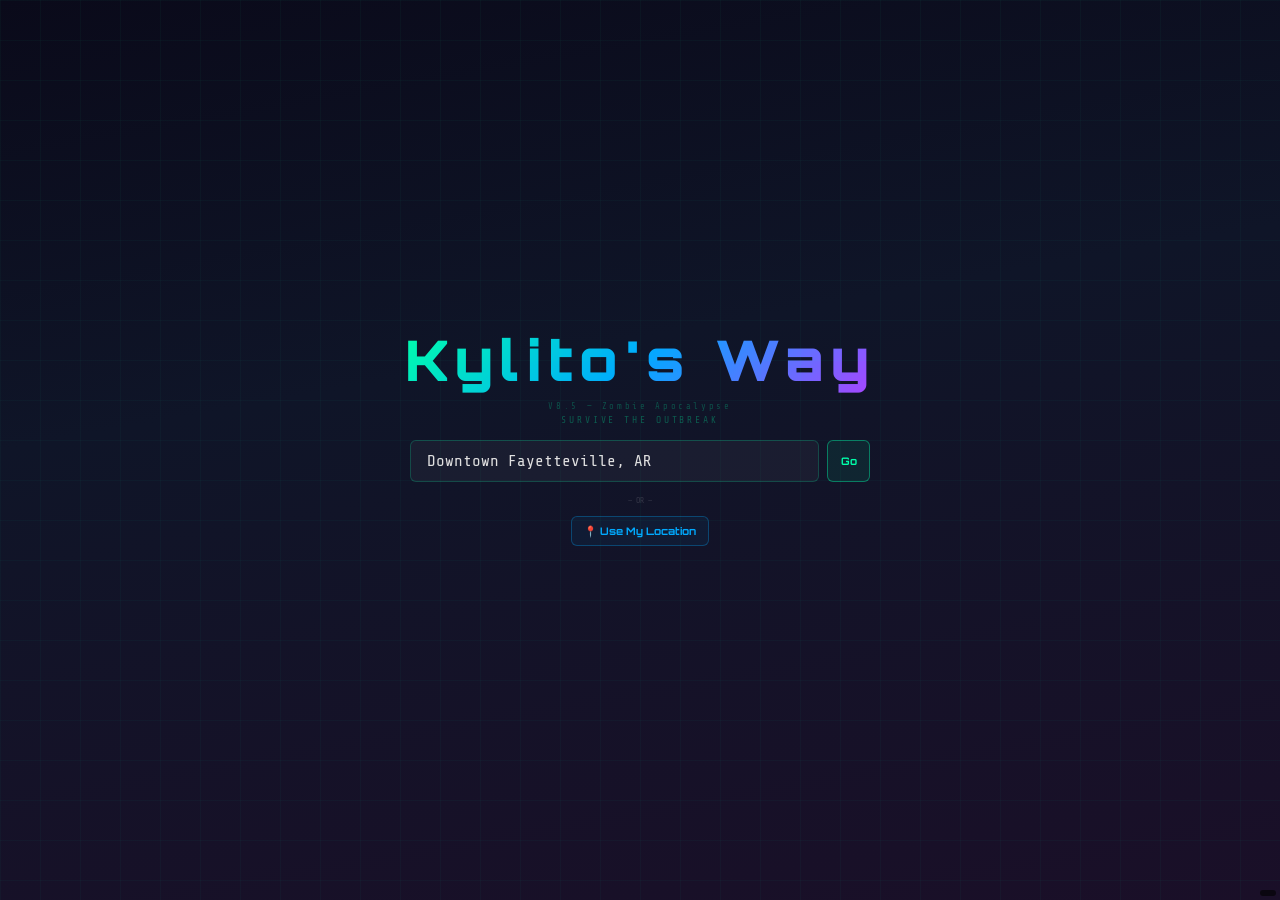
==== index.html @ 7587e5c1 "Replace main page with Kylito's Way V8.5 game Save previous main page as construction.html for futur" ====
<!DOCTYPE html>
<html lang="en">
<head>
  <meta charset="UTF-8">
  <meta name="viewport" content="width=device-width,initial-scale=1.0,user-scalable=no,maximum-scale=1.0">
  <title>Kylito's Way V8.5 - Zombie Apocalypse</title>
  <script type="module" crossorigin src="./assets/index-CuwdePsV.js"></script>
  <link rel="stylesheet" crossorigin href="./assets/index-_gGOJxFJ.css">
</head>
<body>
  <div id="launch">
    <div class="gbg"></div>
    <div class="tl">Kylito's Way</div>
    <div class="ver">V8.5 — Zombie Apocalypse</div>
    <div class="sb">Survive the Outbreak</div>
    <div class="ig">
      <div class="sr">
        <input type="text" id="li" placeholder="Address, city, or landmark..." value="Downtown Fayetteville, AR"/>
        <button class="bt" id="go-btn">Go</button>
      </div>
      <div style="color:rgba(255,255,255,.15);font-size:.5rem;margin-top:.3em">— OR —</div>
      <button class="bt bt2" id="gps-btn">📍 Use My Location</button>
    </div>
    <div id="loading-spinner"></div>
    <div id="st"></div>
    <div class="pw" id="pw"><div class="pb" id="pb"></div></div>
  </div>

  <div id="hud">
    <div class="hl"><div id="hn">—</div></div>

    <!-- Desktop controls key -->
    <div id="controls-key" class="desktop-only">
      <div class="key-title">CONTROLS</div>
      <div class="key-row"><span class="key">WASD</span> Move</div>
      <div class="key-row"><span class="key">ARROWS</span> Look</div>
      <div class="key-row"><span class="key">/</span> Shoot</div>
      <div class="key-row"><span class="key">SHIFT</span> Sprint / Fly</div>
      <div class="key-row"><span class="key">SPACE</span> Jump</div>
      <div class="key-row"><span class="key">E</span> Enter/Exit Vehicle</div>
      <div class="key-row"><span class="key">J</span> Jetpack</div>
      <div class="key-row"><span class="key">G</span> Wingsuit (in air)</div>
      <div class="key-row"><span class="key">N</span> Night Mode</div>
      <div class="key-row"><span class="key">P</span> Paintball Mode</div>
      <div class="key-row"><span class="key">M</span> Drop Marker</div>
      <div class="key-row"><span class="key">C</span> Clear Markers</div>
      <div class="key-row"><span class="key">H</span> Hide/Show</div>
    </div>
    <div class="dh desktop-only"><span>H</span> toggle controls</div>

    <!-- Mobile menu button -->
    <div id="mobile-menu-btn" class="mobile-only">☰</div>

    <!-- Mobile menu panel -->
    <div id="mobile-menu" class="mobile-only hidden">
      <div class="mobile-menu-header">
        <span>MENU</span>
        <div id="mobile-menu-close">✕</div>
      </div>
      <div class="mobile-menu-item" id="mm-jetpack">
        <span class="mm-icon">🚀</span>
        <span class="mm-label">Jetpack</span>
        <span class="mm-status" id="mm-jetpack-status">OFF</span>
      </div>
      <div class="mobile-menu-item" id="mm-paintball">
        <span class="mm-icon">🎨</span>
        <span class="mm-label">Paintball</span>
        <span class="mm-status" id="mm-paintball-status">OFF</span>
      </div>
      <div class="mobile-menu-item" id="mm-sprint">
        <span class="mm-icon">⚡</span>
        <span class="mm-label">Auto-Sprint</span>
        <span class="mm-status" id="mm-sprint-status">OFF</span>
      </div>
      <div class="mobile-menu-item" id="mm-car">
        <span class="mm-icon">🚗</span>
        <span class="mm-label">Enter/Exit Car</span>
      </div>
      <div class="mobile-menu-item" id="mm-marker">
        <span class="mm-icon">📍</span>
        <span class="mm-label">Drop Marker</span>
      </div>
      <div class="mobile-menu-item" id="mm-clear-markers">
        <span class="mm-icon">🗑️</span>
        <span class="mm-label">Clear Markers</span>
      </div>
    </div>

    <!-- Mobile touch controls -->
    <div class="tc" id="touch-controls">
      <div class="jz" id="jz"><div class="jb" id="jb"><div class="jk" id="jk"></div></div></div>
      <div class="lz" id="lz"></div>
      <div class="ab" id="action-btns"></div>
    </div>
  </div>

  <div id="speedometer"><span id="spd-val">0</span> <span class="unit">MPH</span></div>

  <!-- Mini Map -->
  <div id="minimap-container">
    <canvas id="minimap" width="150" height="150"></canvas>
    <div id="minimap-north">N</div>
    <div id="minimap-coords"></div>
  </div>
  <div id="attribution"></div>
  <canvas id="gc"></canvas>

</body>
</html>
---- assets/index-_gGOJxFJ.css ----
@import"https://fonts.googleapis.com/css2?family=Orbitron:wght@400;700;900&family=Share+Tech+Mono&display=swap";*{margin:0;padding:0;box-sizing:border-box}html,body{background:#0a0a0f;color:#e0e0e0;font-family:Share Tech Mono,monospace;overflow:hidden;height:100%;width:100%;touch-action:none;-webkit-user-select:none;user-select:none}canvas#gc{position:fixed;top:0;right:0;bottom:0;left:0;width:100%;height:100%;display:none}button,input{font-family:inherit}#launch{position:fixed;top:0;right:0;bottom:0;left:0;display:flex;flex-direction:column;align-items:center;justify-content:center;background:linear-gradient(170deg,#0a0a1a,#0f1528 40%,#1a0f28);z-index:100;padding:20px}.gbg{position:fixed;top:0;right:0;bottom:0;left:0;background-image:linear-gradient(rgba(0,255,170,.03) 1px,transparent 1px),linear-gradient(90deg,rgba(0,255,170,.03) 1px,transparent 1px);background-size:40px 40px;pointer-events:none}.tl{font-family:Orbitron,sans-serif;font-weight:900;font-size:clamp(1.8rem,6vw,3.5rem);letter-spacing:.12em;background:linear-gradient(135deg,#0fa,#0af,#a4f);-webkit-background-clip:text;-webkit-text-fill-color:transparent;margin-bottom:.1em}.ver{font-size:.55rem;color:#00ffaa40;letter-spacing:.3em;margin-bottom:.5em}.sb{font-size:.6rem;color:#00ffaa4d;letter-spacing:.3em;margin-bottom:1.5em;text-transform:uppercase}.ig{display:flex;flex-direction:column;align-items:center;gap:.7em;width:min(92%,460px)}.sr{display:flex;width:100%;gap:.5em}#li{flex:1;padding:.7em 1em;background:#ffffff0a;border:1px solid rgba(0,255,170,.2);border-radius:6px;color:#e0e0e0;font-size:16px;outline:none}#li:focus{border-color:#00ffaa80}.bt{padding:.7em 1.2em;border:1px solid rgba(0,255,170,.4);background:#00ffaa14;color:#0fa;font-family:Orbitron,sans-serif;font-weight:700;font-size:.65rem;border-radius:6px;cursor:pointer}.bt:hover{background:#00ffaa26}.bt2{border-color:#00aaff4d;background:#00aaff0f;color:#0af}#st{margin-top:.8em;font-size:.65rem;color:#00ffaa80;min-height:2em;text-align:center;max-width:90%}#st.err{color:#f46}#loading-spinner{display:none;margin:0 auto .5em;width:24px;height:24px;border:2px solid rgba(0,255,170,.2);border-top-color:#0fac;border-radius:50%;animation:spin 1s linear infinite}@keyframes spin{to{transform:rotate(360deg)}}.pw{width:min(75%,360px);height:3px;background:#ffffff0d;border-radius:2px;margin-top:.6em;overflow:hidden;display:none}.pb{height:100%;width:0%;background:linear-gradient(90deg,#0fa,#0af);transition:width .4s}#hud{position:fixed;top:0;right:0;bottom:0;left:0;pointer-events:none;z-index:50;display:none}.hl{position:absolute;top:8px;left:50%;transform:translate(-50%);font-family:Orbitron,sans-serif;font-weight:700;font-size:.5rem;color:#0fa9;text-align:center}#speedometer{position:fixed;bottom:16px;left:50%;transform:translate(-50%);font-family:Orbitron,sans-serif;font-size:1.2rem;color:#00c8ffcc;display:none;z-index:70}#speedometer .unit{font-size:.5rem;color:#00c8ff66}.dh{position:absolute;bottom:8px;left:50%;transform:translate(-50%);font-size:.4rem;color:#ffffff26}.dh span{color:#00ffaa4d}#controls-key{position:absolute;top:40px;left:10px;background:#000000b3;padding:12px 16px;border-radius:8px;border:1px solid rgba(0,255,170,.2);font-size:11px;pointer-events:none;z-index:60}.key-title{font-family:Orbitron,sans-serif;font-weight:700;font-size:10px;color:#00ffaab3;letter-spacing:.15em;margin-bottom:8px;padding-bottom:6px;border-bottom:1px solid rgba(0,255,170,.15)}.key-row{display:flex;align-items:center;gap:10px;margin:5px 0;color:#ffffffb3}.key{display:inline-block;min-width:50px;padding:2px 6px;background:#00ffaa1a;border:1px solid rgba(0,255,170,.3);border-radius:3px;font-family:Orbitron,sans-serif;font-size:9px;font-weight:700;color:#0fac;text-align:center}#controls-key.hidden{display:none}#attribution{position:fixed;bottom:4px;right:4px;font-size:9px;color:#fff9;background:#0009;padding:3px 8px;border-radius:3px;z-index:100;max-width:60%;text-align:right}#minimap-container{position:fixed;top:10px;right:10px;width:150px;height:150px;z-index:70;pointer-events:auto}#minimap{width:150px;height:150px;border-radius:50%;border:3px solid rgba(0,255,170,.4);background:#000000b3;box-shadow:0 0 20px #00000080}#minimap-north{position:absolute;top:-8px;left:50%;transform:translate(-50%);font-family:Orbitron,sans-serif;font-weight:700;font-size:12px;color:#f44;text-shadow:0 0 5px rgba(255,0,0,.5)}#minimap-coords{position:absolute;bottom:-18px;left:50%;transform:translate(-50%);font-size:9px;color:#ffffff80;white-space:nowrap}@media (max-width: 768px){#minimap-container{top:auto;bottom:140px;right:10px;width:100px;height:100px}#minimap{width:100px;height:100px}#minimap-coords{display:none}}.tc{display:none}.jz{position:fixed;bottom:0;left:0;width:45%;height:45%;pointer-events:auto;z-index:60}.jb{position:absolute;bottom:28px;left:28px;width:100px;height:100px;border-radius:50%;background:#00ffaa0f;border:2px solid rgba(0,255,170,.15)}.jk{position:absolute;width:40px;height:40px;border-radius:50%;background:#0fa3;border:2px solid rgba(0,255,170,.4);top:50%;left:50%;transform:translate(-50%,-50%)}.lz{position:fixed;bottom:0;right:0;width:55%;height:70%;pointer-events:auto;z-index:55}.ab{position:fixed;bottom:20px;right:10px;display:flex;flex-direction:column;gap:7px;pointer-events:auto;z-index:65}.abtn{width:50px;height:50px;border-radius:50%;display:flex;align-items:center;justify-content:center;font-family:Orbitron,sans-serif;font-weight:700;font-size:.45rem;color:#00ffaab3;border:2px solid rgba(0,255,170,.25);background:#00ffaa0f}.abtn.yl{border-color:#ffc80040;color:#ffc800b3;background:#ffc8000f}.abtn.rd{border-color:#ff3c3c40;color:#ff3c3cb3;background:#ff3c3c0f}.desktop-only{display:block}.mobile-only{display:none}@media (max-width: 768px){.tc{display:block}.desktop-only{display:none!important}.mobile-only{display:block}}#mobile-menu-btn{position:fixed;top:10px;right:10px;width:44px;height:44px;background:#000000b3;border:1px solid rgba(0,255,170,.3);border-radius:8px;color:#0fac;font-size:24px;display:flex;align-items:center;justify-content:center;pointer-events:auto;z-index:80;cursor:pointer}#mobile-menu{position:fixed;top:60px;right:10px;width:200px;background:#000000e6;border:1px solid rgba(0,255,170,.3);border-radius:10px;padding:0;pointer-events:auto;z-index:85;overflow:hidden}#mobile-menu.hidden{display:none!important}.mobile-menu-header{display:flex;justify-content:space-between;align-items:center;padding:12px 15px;background:#00ffaa1a;border-bottom:1px solid rgba(0,255,170,.2);font-family:Orbitron,sans-serif;font-size:12px;font-weight:700;color:#0fac;letter-spacing:.1em}#mobile-menu-close{width:28px;height:28px;display:flex;align-items:center;justify-content:center;background:#ff646433;border-radius:50%;color:#ff6464cc;font-size:16px;cursor:pointer}.mobile-menu-item{display:flex;align-items:center;padding:14px 15px;border-bottom:1px solid rgba(255,255,255,.05);color:#fffc;font-size:14px;cursor:pointer}.mobile-menu-item:active{background:#00ffaa26}.mm-icon{width:28px;font-size:18px}.mm-label{flex:1}.mm-status{font-family:Orbitron,sans-serif;font-size:10px;font-weight:700;padding:3px 8px;border-radius:10px;background:#ffffff1a;color:#ffffff80}.mm-status.on{background:#0fa3;color:#00ffaae6}.jz{position:fixed;bottom:0;left:0;width:40%;height:50%;pointer-events:auto;z-index:60}.lz{position:fixed;top:0;right:0;width:100%;height:100%;pointer-events:auto;z-index:55}.ab{position:fixed;bottom:20px;right:15px;display:flex;flex-direction:column;gap:10px;pointer-events:auto;z-index:65}.abtn{width:56px;height:56px;border-radius:50%;display:flex;align-items:center;justify-content:center;font-family:Orbitron,sans-serif;font-weight:700;font-size:11px;color:#00ffaae6;border:2px solid rgba(0,255,170,.4);background:#00140fcc;text-align:center;line-height:1.1}
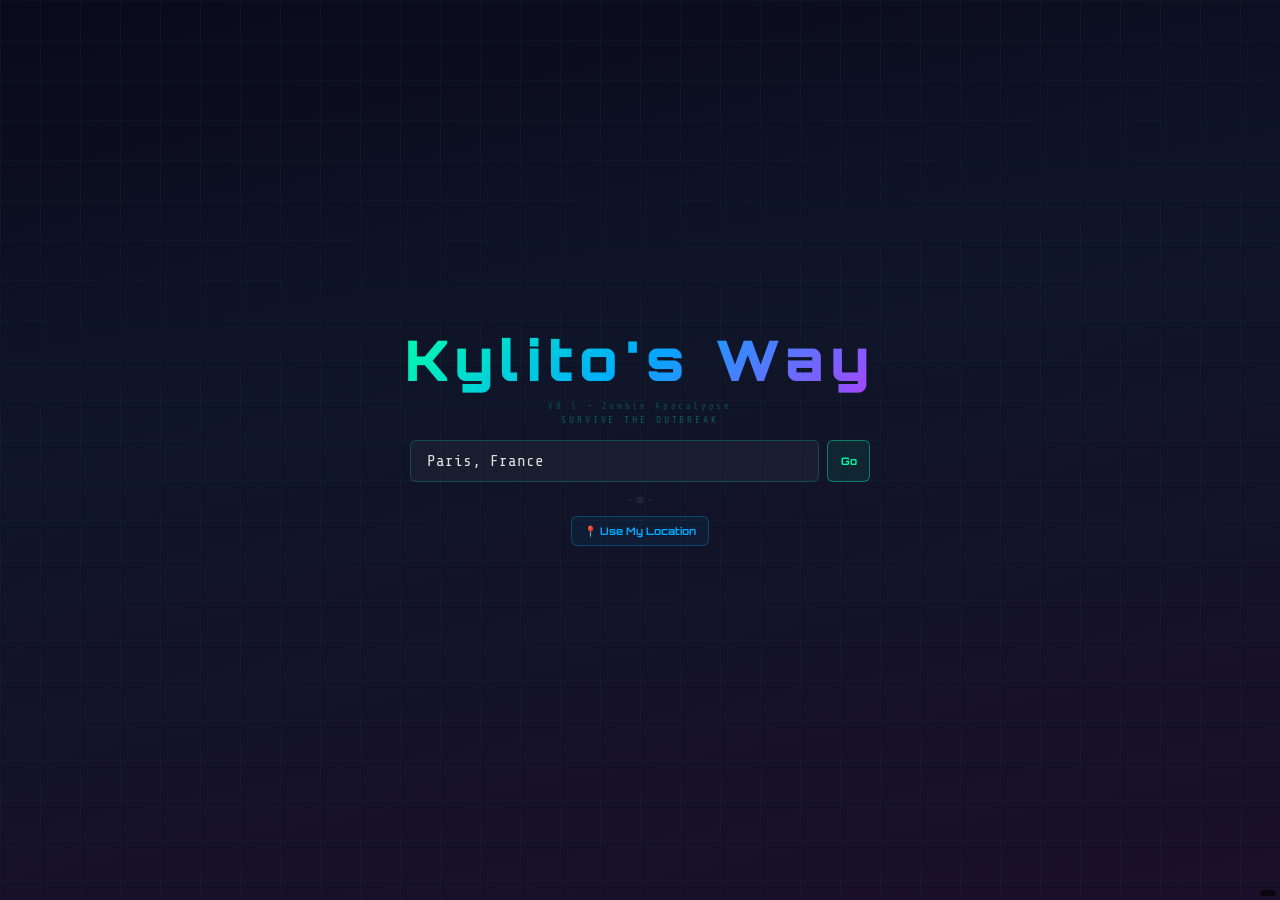
==== commit 1cb146c4: "Change default location to Paris, France Co-Authored-By: Claude Opus 4.5 <noreply@anthropic.com>" ====
--- a/index.html
+++ b/index.html
@@ -15,7 +15,7 @@
     <div class="sb">Survive the Outbreak</div>
     <div class="ig">
       <div class="sr">
-        <input type="text" id="li" placeholder="Address, city, or landmark..." value="Downtown Fayetteville, AR"/>
+        <input type="text" id="li" placeholder="Address, city, or landmark..." value="Paris, France"/>
         <button class="bt" id="go-btn">Go</button>
       </div>
       <div style="color:rgba(255,255,255,.15);font-size:.5rem;margin-top:.3em">— OR —</div>
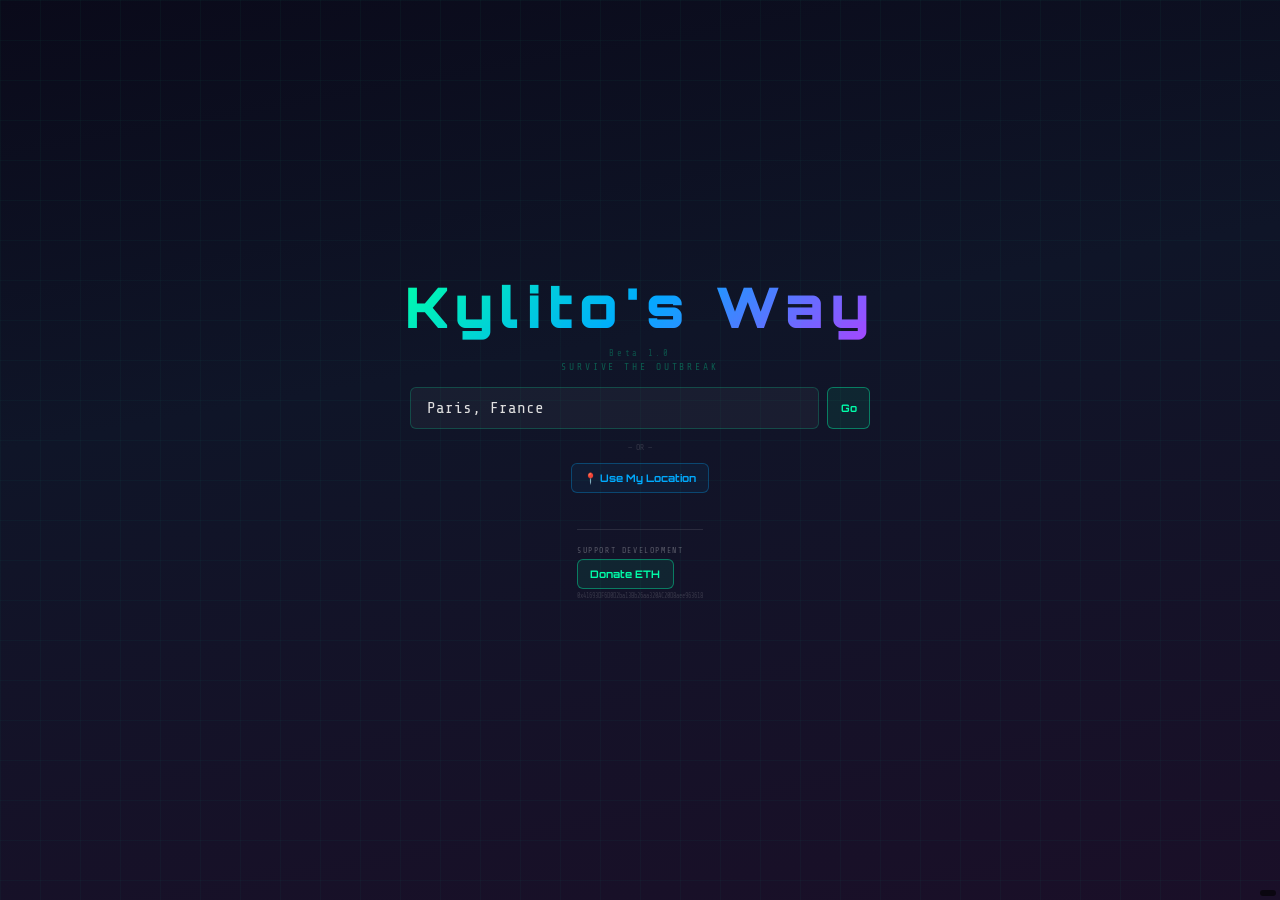
==== commit 9687df2a: "Update to Beta 1.0 and add ETH donate button - Rename from V8.5 to Beta 1.0 - Add donate ETH button " ====
--- a/index.html
+++ b/index.html
@@ -3,7 +3,7 @@
 <head>
   <meta charset="UTF-8">
   <meta name="viewport" content="width=device-width,initial-scale=1.0,user-scalable=no,maximum-scale=1.0">
-  <title>Kylito's Way V8.5 - Zombie Apocalypse</title>
+  <title>Kylito's Way Beta 1.0</title>
   <script type="module" crossorigin src="./assets/index-CuwdePsV.js"></script>
   <link rel="stylesheet" crossorigin href="./assets/index-_gGOJxFJ.css">
 </head>
@@ -11,7 +11,7 @@
   <div id="launch">
     <div class="gbg"></div>
     <div class="tl">Kylito's Way</div>
-    <div class="ver">V8.5 — Zombie Apocalypse</div>
+    <div class="ver">Beta 1.0</div>
     <div class="sb">Survive the Outbreak</div>
     <div class="ig">
       <div class="sr">
@@ -20,6 +20,11 @@
       </div>
       <div style="color:rgba(255,255,255,.15);font-size:.5rem;margin-top:.3em">— OR —</div>
       <button class="bt bt2" id="gps-btn">📍 Use My Location</button>
+      <div style="margin-top:1.5em;padding-top:1em;border-top:1px solid rgba(255,255,255,.1)">
+        <div style="color:rgba(255,255,255,.3);font-size:.5rem;letter-spacing:.2em;margin-bottom:.5em">SUPPORT DEVELOPMENT</div>
+        <button class="bt bt3" id="donate-btn" onclick="navigator.clipboard.writeText('0x41693DF6D0D2ba13Bb26aa320AC20D8aee963618');this.textContent='Copied!';setTimeout(()=>this.textContent='Donate ETH',2000)">Donate ETH</button>
+        <div style="color:rgba(255,255,255,.15);font-size:.4rem;margin-top:.4em;word-break:break-all">0x41693DF6D0D2ba13Bb26aa320AC20D8aee963618</div>
+      </div>
     </div>
     <div id="loading-spinner"></div>
     <div id="st"></div>
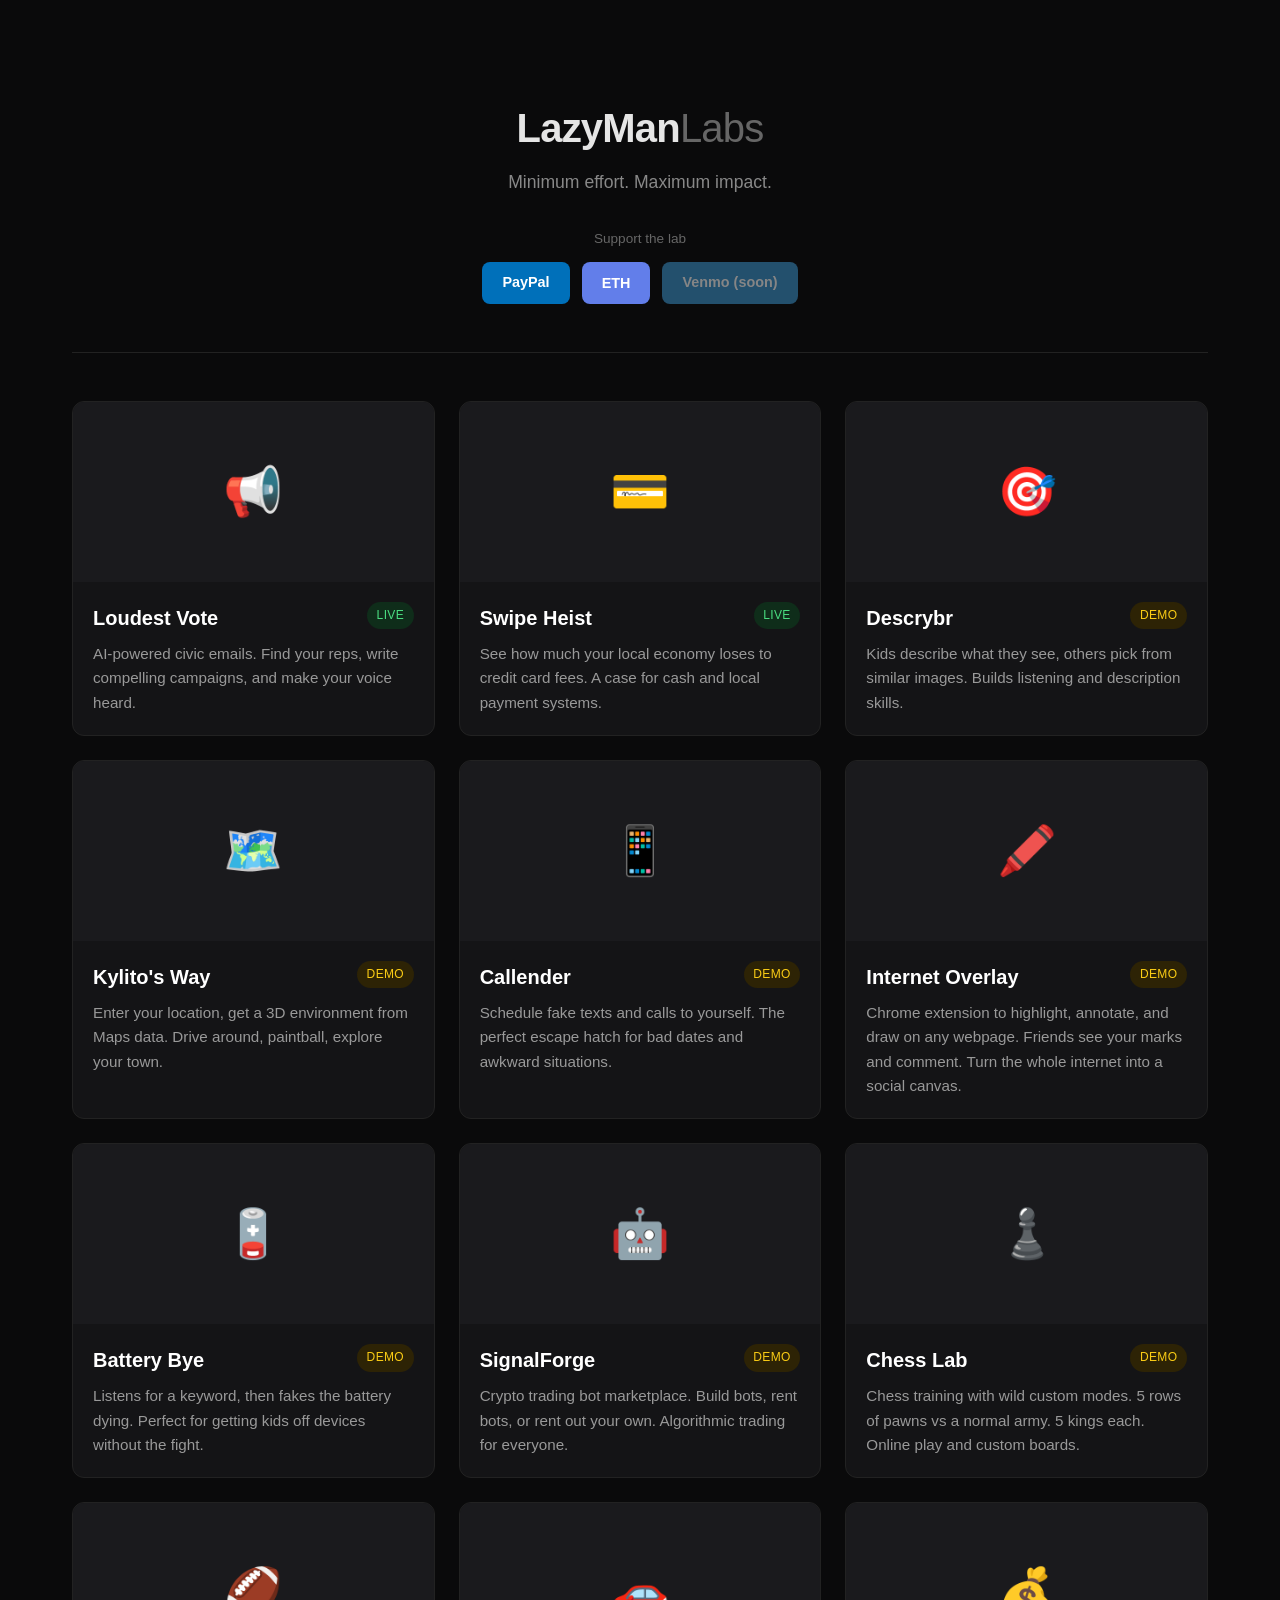
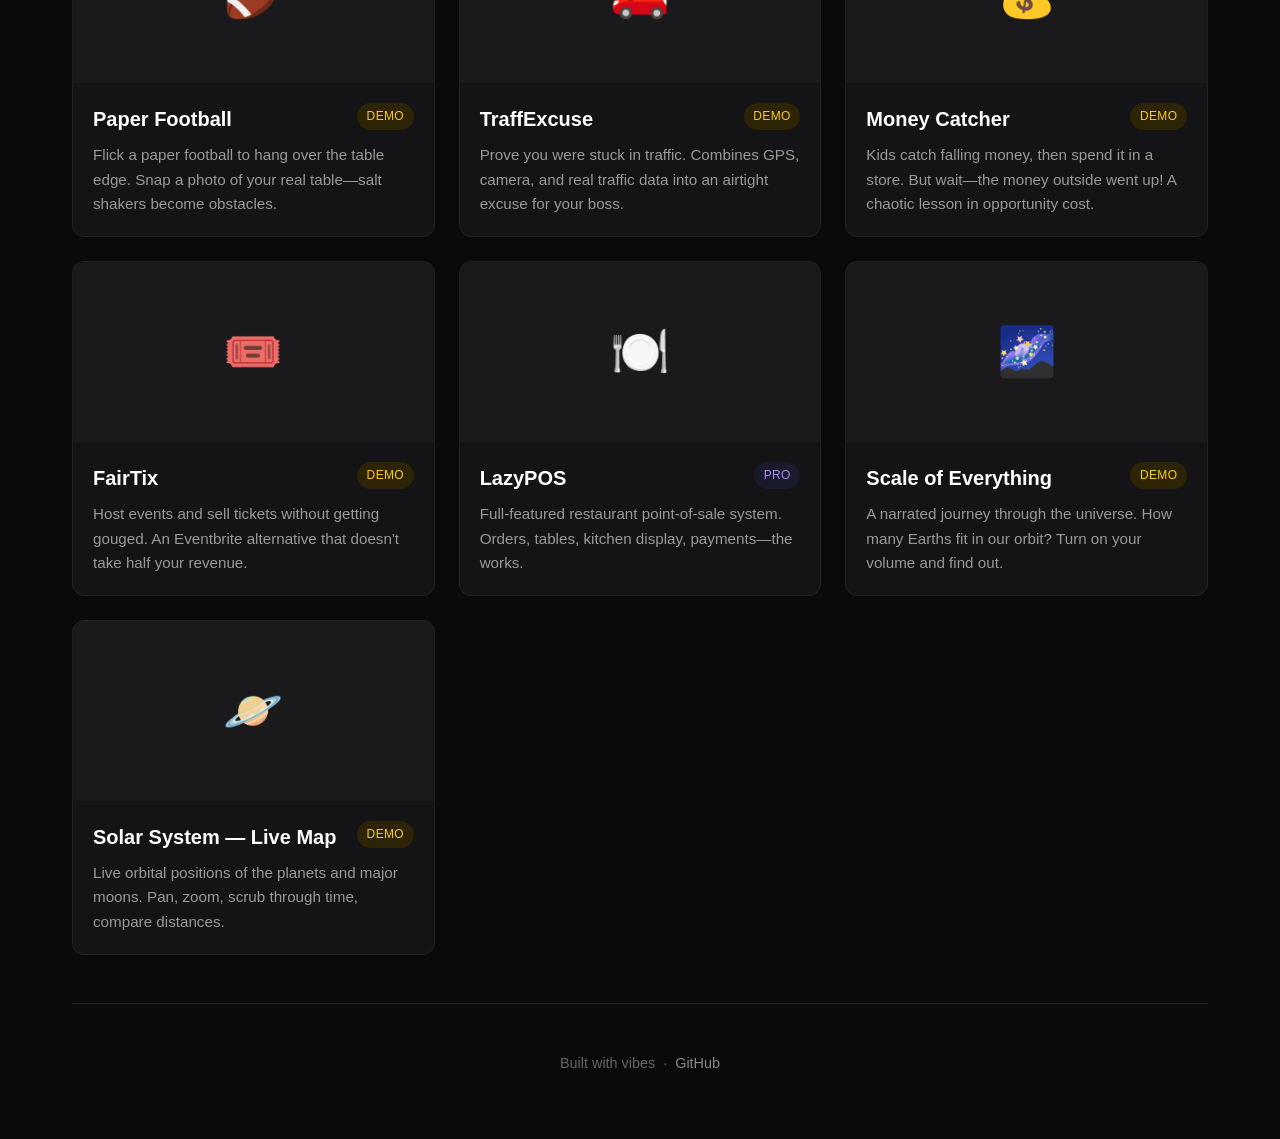
==== commit f3ae317f: "Landing page hosts both: game moves to /kylitos-way/, Solar System added at /solar-system/ - Restore" ====
--- a/index.html
+++ b/index.html
@@ -2,113 +2,511 @@
 <html lang="en">
 <head>
   <meta charset="UTF-8">
-  <meta name="viewport" content="width=device-width,initial-scale=1.0,user-scalable=no,maximum-scale=1.0">
-  <title>Kylito's Way Beta 1.0</title>
-  <script type="module" crossorigin src="./assets/index-CuwdePsV.js"></script>
-  <link rel="stylesheet" crossorigin href="./assets/index-_gGOJxFJ.css">
+  <meta name="viewport" content="width=device-width, initial-scale=1.0">
+  <title>LazyManLabs</title>
+  <style>
+    * {
+      margin: 0;
+      padding: 0;
+      box-sizing: border-box;
+    }
+
+    body {
+      font-family: -apple-system, BlinkMacSystemFont, 'Segoe UI', Roboto, sans-serif;
+      background: #0a0a0b;
+      color: #e5e5e5;
+      min-height: 100vh;
+      line-height: 1.6;
+    }
+
+    .container {
+      max-width: 1200px;
+      margin: 0 auto;
+      padding: 2rem;
+    }
+
+    /* Header */
+    header {
+      text-align: center;
+      padding: 4rem 0 3rem;
+      border-bottom: 1px solid #222;
+      margin-bottom: 3rem;
+    }
+
+    .logo {
+      font-size: 2.5rem;
+      font-weight: 700;
+      letter-spacing: -0.02em;
+      margin-bottom: 0.5rem;
+    }
+
+    .logo span {
+      color: #666;
+      font-weight: 400;
+    }
+
+    .tagline {
+      color: #888;
+      font-size: 1.1rem;
+    }
+
+    .donate-section {
+      margin-top: 2rem;
+    }
+
+    .donate-label {
+      font-size: 0.85rem;
+      color: #666;
+      margin-bottom: 0.75rem;
+    }
+
+    .donate-buttons {
+      display: flex;
+      gap: 0.75rem;
+      justify-content: center;
+      flex-wrap: wrap;
+    }
+
+    .donate-btn {
+      display: inline-flex;
+      align-items: center;
+      gap: 0.5rem;
+      padding: 0.6rem 1.25rem;
+      font-weight: 600;
+      font-size: 0.9rem;
+      border: none;
+      border-radius: 8px;
+      cursor: pointer;
+      text-decoration: none;
+      transition: transform 0.2s, box-shadow 0.2s;
+    }
+
+    .donate-btn:hover {
+      transform: translateY(-2px);
+    }
+
+    .donate-btn.paypal {
+      background: #0070ba;
+      color: #fff;
+    }
+
+    .donate-btn.paypal:hover {
+      box-shadow: 0 4px 20px rgba(0, 112, 186, 0.4);
+    }
+
+    .donate-btn.eth {
+      background: #627eea;
+      color: #fff;
+    }
+
+    .donate-btn.eth:hover {
+      box-shadow: 0 4px 20px rgba(98, 126, 234, 0.4);
+    }
+
+    .donate-btn.venmo {
+      background: #3d95ce;
+      color: #fff;
+      opacity: 0.5;
+      cursor: not-allowed;
+    }
+
+    .donate-btn.venmo:hover {
+      transform: none;
+    }
+
+    .eth-address {
+      margin-top: 0.75rem;
+      font-family: monospace;
+      font-size: 0.75rem;
+      color: #666;
+      word-break: break-all;
+      display: none;
+    }
+
+    .eth-address.show {
+      display: block;
+    }
+
+    .copied-toast {
+      position: fixed;
+      bottom: 2rem;
+      left: 50%;
+      transform: translateX(-50%);
+      background: #4ade80;
+      color: #000;
+      padding: 0.75rem 1.5rem;
+      border-radius: 8px;
+      font-weight: 600;
+      opacity: 0;
+      transition: opacity 0.3s;
+      pointer-events: none;
+    }
+
+    .copied-toast.show {
+      opacity: 1;
+    }
+
+    /* Project Grid */
+    .projects {
+      display: grid;
+      grid-template-columns: repeat(auto-fill, minmax(340px, 1fr));
+      gap: 1.5rem;
+    }
+
+    .card {
+      background: #141416;
+      border: 1px solid #222;
+      border-radius: 12px;
+      overflow: hidden;
+      transition: border-color 0.2s, transform 0.2s;
+    }
+
+    .card:hover {
+      border-color: #444;
+      transform: translateY(-2px);
+    }
+
+    .card-image {
+      width: 100%;
+      height: 180px;
+      object-fit: cover;
+      object-position: center;
+      background: #1a1a1d;
+      display: flex;
+      align-items: center;
+      justify-content: center;
+      font-size: 3rem;
+    }
+
+    img.card-image {
+      display: block;
+    }
+
+    img.card-image.swipeheist {
+      object-position: center 35%;
+    }
+
+    .card-body {
+      padding: 1.25rem;
+    }
+
+    .card-header {
+      display: flex;
+      justify-content: space-between;
+      align-items: flex-start;
+      margin-bottom: 0.5rem;
+    }
+
+    .card-title {
+      font-size: 1.25rem;
+      font-weight: 600;
+    }
+
+    .card-title a {
+      color: #fff;
+      text-decoration: none;
+    }
+
+    .card-title a:hover {
+      text-decoration: underline;
+    }
+
+    .status {
+      font-size: 0.75rem;
+      padding: 0.25rem 0.6rem;
+      border-radius: 50px;
+      font-weight: 500;
+      text-transform: uppercase;
+      letter-spacing: 0.03em;
+    }
+
+    .status.live {
+      background: #0f2d1a;
+      color: #4ade80;
+    }
+
+    .status.demo {
+      background: #2d2305;
+      color: #facc15;
+    }
+
+    .status.concept {
+      background: #1a1a1d;
+      color: #888;
+    }
+
+    .status.pro {
+      background: #1a1a2d;
+      color: #a78bfa;
+    }
+
+    .card-description {
+      color: #999;
+      font-size: 0.95rem;
+    }
+
+    /* Footer */
+    footer {
+      text-align: center;
+      padding: 3rem 0 2rem;
+      margin-top: 3rem;
+      border-top: 1px solid #222;
+      color: #666;
+      font-size: 0.9rem;
+    }
+
+    footer a {
+      color: #888;
+      text-decoration: none;
+    }
+
+    footer a:hover {
+      color: #fff;
+    }
+
+    /* Responsive */
+    @media (max-width: 600px) {
+      .container {
+        padding: 1rem;
+      }
+
+      header {
+        padding: 2rem 0 1.5rem;
+      }
+
+      .logo {
+        font-size: 1.75rem;
+      }
+
+      .projects {
+        grid-template-columns: 1fr;
+      }
+    }
+  </style>
 </head>
 <body>
-  <div id="launch">
-    <div class="gbg"></div>
-    <div class="tl">Kylito's Way</div>
-    <div class="ver">Beta 1.0</div>
-    <div class="sb">Survive the Outbreak</div>
-    <div class="ig">
-      <div class="sr">
-        <input type="text" id="li" placeholder="Address, city, or landmark..." value="Paris, France"/>
-        <button class="bt" id="go-btn">Go</button>
+  <div class="container">
+    <header>
+      <h1 class="logo">LazyMan<span>Labs</span></h1>
+      <p class="tagline">Minimum effort. Maximum impact.</p>
+      <div class="donate-section">
+        <p class="donate-label">Support the lab</p>
+        <div class="donate-buttons">
+          <a href="https://www.paypal.com/ncp/payment/9GPXC757HUKKL" target="_blank" class="donate-btn paypal">PayPal</a>
+          <button onclick="copyEth()" class="donate-btn eth">ETH</button>
+          <span class="donate-btn venmo">Venmo (soon)</span>
+        </div>
+        <p id="ethAddress" class="eth-address">0xA9dDf7941DB057c77D6F1A8D7f7865Da84779EAf</p>
       </div>
-      <div style="color:rgba(255,255,255,.15);font-size:.5rem;margin-top:.3em">— OR —</div>
-      <button class="bt bt2" id="gps-btn">📍 Use My Location</button>
-      <div style="margin-top:1.5em;padding-top:1em;border-top:1px solid rgba(255,255,255,.1)">
-        <div style="color:rgba(255,255,255,.3);font-size:.5rem;letter-spacing:.2em;margin-bottom:.5em">SUPPORT DEVELOPMENT</div>
-        <button class="bt bt3" id="donate-btn" onclick="navigator.clipboard.writeText('0x41693DF6D0D2ba13Bb26aa320AC20D8aee963618');this.textContent='Copied!';setTimeout(()=>this.textContent='Donate ETH',2000)">Donate ETH</button>
-        <div style="color:rgba(255,255,255,.15);font-size:.4rem;margin-top:.4em;word-break:break-all">0x41693DF6D0D2ba13Bb26aa320AC20D8aee963618</div>
-      </div>
-    </div>
-    <div id="loading-spinner"></div>
-    <div id="st"></div>
-    <div class="pw" id="pw"><div class="pb" id="pb"></div></div>
+    </header>
+    <div id="toast" class="copied-toast">ETH address copied!</div>
+
+    <main class="projects">
+      <!-- Loudest Voter -->
+      <article class="card">
+        <div class="card-image">📢</div>
+        <div class="card-body">
+          <div class="card-header">
+            <h2 class="card-title"><a href="https://loudestvote.com" target="_blank">Loudest Vote</a></h2>
+            <span class="status live">Live</span>
+          </div>
+          <p class="card-description">AI-powered civic emails. Find your reps, write compelling campaigns, and make your voice heard.</p>
+        </div>
+      </article>
+
+      <!-- Swipe Heist -->
+      <article class="card">
+        <div class="card-image">💳</div>
+        <div class="card-body">
+          <div class="card-header">
+            <h2 class="card-title"><a href="https://swipeheist.com" target="_blank">Swipe Heist</a></h2>
+            <span class="status live">Live</span>
+          </div>
+          <p class="card-description">See how much your local economy loses to credit card fees. A case for cash and local payment systems.</p>
+        </div>
+      </article>
+
+      <!-- Game Describer -->
+      <article class="card">
+        <div class="card-image">🎯</div>
+        <div class="card-body">
+          <div class="card-header">
+            <h2 class="card-title"><a href="https://cozy-lollipop-f24586.netlify.app" target="_blank">Descrybr</a></h2>
+            <span class="status demo">Demo</span>
+          </div>
+          <p class="card-description">Kids describe what they see, others pick from similar images. Builds listening and description skills.</p>
+        </div>
+      </article>
+
+      <!-- Kylito's Way -->
+      <article class="card">
+        <div class="card-image">🗺️</div>
+        <div class="card-body">
+          <div class="card-header">
+            <h2 class="card-title"><a href="/kylitos-way/" target="_blank">Kylito's Way</a></h2>
+            <span class="status demo">Demo</span>
+          </div>
+          <p class="card-description">Enter your location, get a 3D environment from Maps data. Drive around, paintball, explore your town.</p>
+        </div>
+      </article>
+
+      <!-- Callender -->
+      <article class="card">
+        <div class="card-image">📱</div>
+        <div class="card-body">
+          <div class="card-header">
+            <h2 class="card-title"><a href="#">Callender</a></h2>
+            <span class="status demo">Demo</span>
+          </div>
+          <p class="card-description">Schedule fake texts and calls to yourself. The perfect escape hatch for bad dates and awkward situations.</p>
+        </div>
+      </article>
+
+      <!-- Internet Overlay -->
+      <article class="card">
+        <div class="card-image">🖍️</div>
+        <div class="card-body">
+          <div class="card-header">
+            <h2 class="card-title"><a href="#">Internet Overlay</a></h2>
+            <span class="status demo">Demo</span>
+          </div>
+          <p class="card-description">Chrome extension to highlight, annotate, and draw on any webpage. Friends see your marks and comment. Turn the whole internet into a social canvas.</p>
+        </div>
+      </article>
+
+      <!-- Battery Bye -->
+      <article class="card">
+        <div class="card-image">🪫</div>
+        <div class="card-body">
+          <div class="card-header">
+            <h2 class="card-title"><a href="#">Battery Bye</a></h2>
+            <span class="status demo">Demo</span>
+          </div>
+          <p class="card-description">Listens for a keyword, then fakes the battery dying. Perfect for getting kids off devices without the fight.</p>
+        </div>
+      </article>
+
+      <!-- SignalForge -->
+      <article class="card">
+        <div class="card-image">🤖</div>
+        <div class="card-body">
+          <div class="card-header">
+            <h2 class="card-title"><a href="#">SignalForge</a></h2>
+            <span class="status demo">Demo</span>
+          </div>
+          <p class="card-description">Crypto trading bot marketplace. Build bots, rent bots, or rent out your own. Algorithmic trading for everyone.</p>
+        </div>
+      </article>
+
+      <!-- Chess Lab -->
+      <article class="card">
+        <div class="card-image">♟️</div>
+        <div class="card-body">
+          <div class="card-header">
+            <h2 class="card-title"><a href="https://chess-game-dad7c.web.app" target="_blank">Chess Lab</a></h2>
+            <span class="status demo">Demo</span>
+          </div>
+          <p class="card-description">Chess training with wild custom modes. 5 rows of pawns vs a normal army. 5 kings each. Online play and custom boards.</p>
+        </div>
+      </article>
+
+      <!-- Paper Football -->
+      <article class="card">
+        <div class="card-image">🏈</div>
+        <div class="card-body">
+          <div class="card-header">
+            <h2 class="card-title"><a href="#">Paper Football</a></h2>
+            <span class="status demo">Demo</span>
+          </div>
+          <p class="card-description">Flick a paper football to hang over the table edge. Snap a photo of your real table—salt shakers become obstacles.</p>
+        </div>
+      </article>
+
+      <!-- TraffExcuse -->
+      <article class="card">
+        <div class="card-image">🚗</div>
+        <div class="card-body">
+          <div class="card-header">
+            <h2 class="card-title"><a href="#">TraffExcuse</a></h2>
+            <span class="status demo">Demo</span>
+          </div>
+          <p class="card-description">Prove you were stuck in traffic. Combines GPS, camera, and real traffic data into an airtight excuse for your boss.</p>
+        </div>
+      </article>
+
+      <!-- Money Catcher -->
+      <article class="card">
+        <div class="card-image">💰</div>
+        <div class="card-body">
+          <div class="card-header">
+            <h2 class="card-title"><a href="#">Money Catcher</a></h2>
+            <span class="status demo">Demo</span>
+          </div>
+          <p class="card-description">Kids catch falling money, then spend it in a store. But wait—the money outside went up! A chaotic lesson in opportunity cost.</p>
+        </div>
+      </article>
+
+      <!-- FairTix -->
+      <article class="card">
+        <div class="card-image">🎟️</div>
+        <div class="card-body">
+          <div class="card-header">
+            <h2 class="card-title"><a href="#">FairTix</a></h2>
+            <span class="status demo">Demo</span>
+          </div>
+          <p class="card-description">Host events and sell tickets without getting gouged. An Eventbrite alternative that doesn't take half your revenue.</p>
+        </div>
+      </article>
+
+      <!-- LazyPOS -->
+      <article class="card">
+        <div class="card-image">🍽️</div>
+        <div class="card-body">
+          <div class="card-header">
+            <h2 class="card-title"><a href="#">LazyPOS</a></h2>
+            <span class="status pro">Pro</span>
+          </div>
+          <p class="card-description">Full-featured restaurant point-of-sale system. Orders, tables, kitchen display, payments—the works.</p>
+        </div>
+      </article>
+
+      <!-- Scale of Everything -->
+      <article class="card">
+        <div class="card-image">🌌</div>
+        <div class="card-body">
+          <div class="card-header">
+            <h2 class="card-title"><a href="scale-of-everything.html" target="_blank">Scale of Everything</a></h2>
+            <span class="status demo">Demo</span>
+          </div>
+          <p class="card-description">A narrated journey through the universe. How many Earths fit in our orbit? Turn on your volume and find out.</p>
+        </div>
+      </article>
+      <!-- Solar System -->
+      <article class="card">
+        <div class="card-image">🪐</div>
+        <div class="card-body">
+          <div class="card-header">
+            <h2 class="card-title"><a href="/solar-system/" target="_blank">Solar System — Live Map</a></h2>
+            <span class="status demo">Demo</span>
+          </div>
+          <p class="card-description">Live orbital positions of the planets and major moons. Pan, zoom, scrub through time, compare distances.</p>
+        </div>
+      </article>
+    </main>
+
+    <footer>
+      <p>Built with vibes &nbsp;·&nbsp; <a href="https://github.com/Stonewallkid">GitHub</a></p>
+    </footer>
   </div>
-
-  <div id="hud">
-    <div class="hl"><div id="hn">—</div></div>
-
-    <!-- Desktop controls key -->
-    <div id="controls-key" class="desktop-only">
-      <div class="key-title">CONTROLS</div>
-      <div class="key-row"><span class="key">WASD</span> Move</div>
-      <div class="key-row"><span class="key">ARROWS</span> Look</div>
-      <div class="key-row"><span class="key">/</span> Shoot</div>
-      <div class="key-row"><span class="key">SHIFT</span> Sprint / Fly</div>
-      <div class="key-row"><span class="key">SPACE</span> Jump</div>
-      <div class="key-row"><span class="key">E</span> Enter/Exit Vehicle</div>
-      <div class="key-row"><span class="key">J</span> Jetpack</div>
-      <div class="key-row"><span class="key">G</span> Wingsuit (in air)</div>
-      <div class="key-row"><span class="key">N</span> Night Mode</div>
-      <div class="key-row"><span class="key">P</span> Paintball Mode</div>
-      <div class="key-row"><span class="key">M</span> Drop Marker</div>
-      <div class="key-row"><span class="key">C</span> Clear Markers</div>
-      <div class="key-row"><span class="key">H</span> Hide/Show</div>
-    </div>
-    <div class="dh desktop-only"><span>H</span> toggle controls</div>
-
-    <!-- Mobile menu button -->
-    <div id="mobile-menu-btn" class="mobile-only">☰</div>
-
-    <!-- Mobile menu panel -->
-    <div id="mobile-menu" class="mobile-only hidden">
-      <div class="mobile-menu-header">
-        <span>MENU</span>
-        <div id="mobile-menu-close">✕</div>
-      </div>
-      <div class="mobile-menu-item" id="mm-jetpack">
-        <span class="mm-icon">🚀</span>
-        <span class="mm-label">Jetpack</span>
-        <span class="mm-status" id="mm-jetpack-status">OFF</span>
-      </div>
-      <div class="mobile-menu-item" id="mm-paintball">
-        <span class="mm-icon">🎨</span>
-        <span class="mm-label">Paintball</span>
-        <span class="mm-status" id="mm-paintball-status">OFF</span>
-      </div>
-      <div class="mobile-menu-item" id="mm-sprint">
-        <span class="mm-icon">⚡</span>
-        <span class="mm-label">Auto-Sprint</span>
-        <span class="mm-status" id="mm-sprint-status">OFF</span>
-      </div>
-      <div class="mobile-menu-item" id="mm-car">
-        <span class="mm-icon">🚗</span>
-        <span class="mm-label">Enter/Exit Car</span>
-      </div>
-      <div class="mobile-menu-item" id="mm-marker">
-        <span class="mm-icon">📍</span>
-        <span class="mm-label">Drop Marker</span>
-      </div>
-      <div class="mobile-menu-item" id="mm-clear-markers">
-        <span class="mm-icon">🗑️</span>
-        <span class="mm-label">Clear Markers</span>
-      </div>
-    </div>
-
-    <!-- Mobile touch controls -->
-    <div class="tc" id="touch-controls">
-      <div class="jz" id="jz"><div class="jb" id="jb"><div class="jk" id="jk"></div></div></div>
-      <div class="lz" id="lz"></div>
-      <div class="ab" id="action-btns"></div>
-    </div>
-  </div>
-
-  <div id="speedometer"><span id="spd-val">0</span> <span class="unit">MPH</span></div>
-
-  <!-- Mini Map -->
-  <div id="minimap-container">
-    <canvas id="minimap" width="150" height="150"></canvas>
-    <div id="minimap-north">N</div>
-    <div id="minimap-coords"></div>
-  </div>
-  <div id="attribution"></div>
-  <canvas id="gc"></canvas>
-
+<script>
+    function copyEth() {
+      const addr = '0xA9dDf7941DB057c77D6F1A8D7f7865Da84779EAf';
+      navigator.clipboard.writeText(addr);
+      document.getElementById('ethAddress').classList.add('show');
+      const toast = document.getElementById('toast');
+      toast.classList.add('show');
+      setTimeout(() => toast.classList.remove('show'), 2000);
+    }
+  </script>
 </body>
 </html>
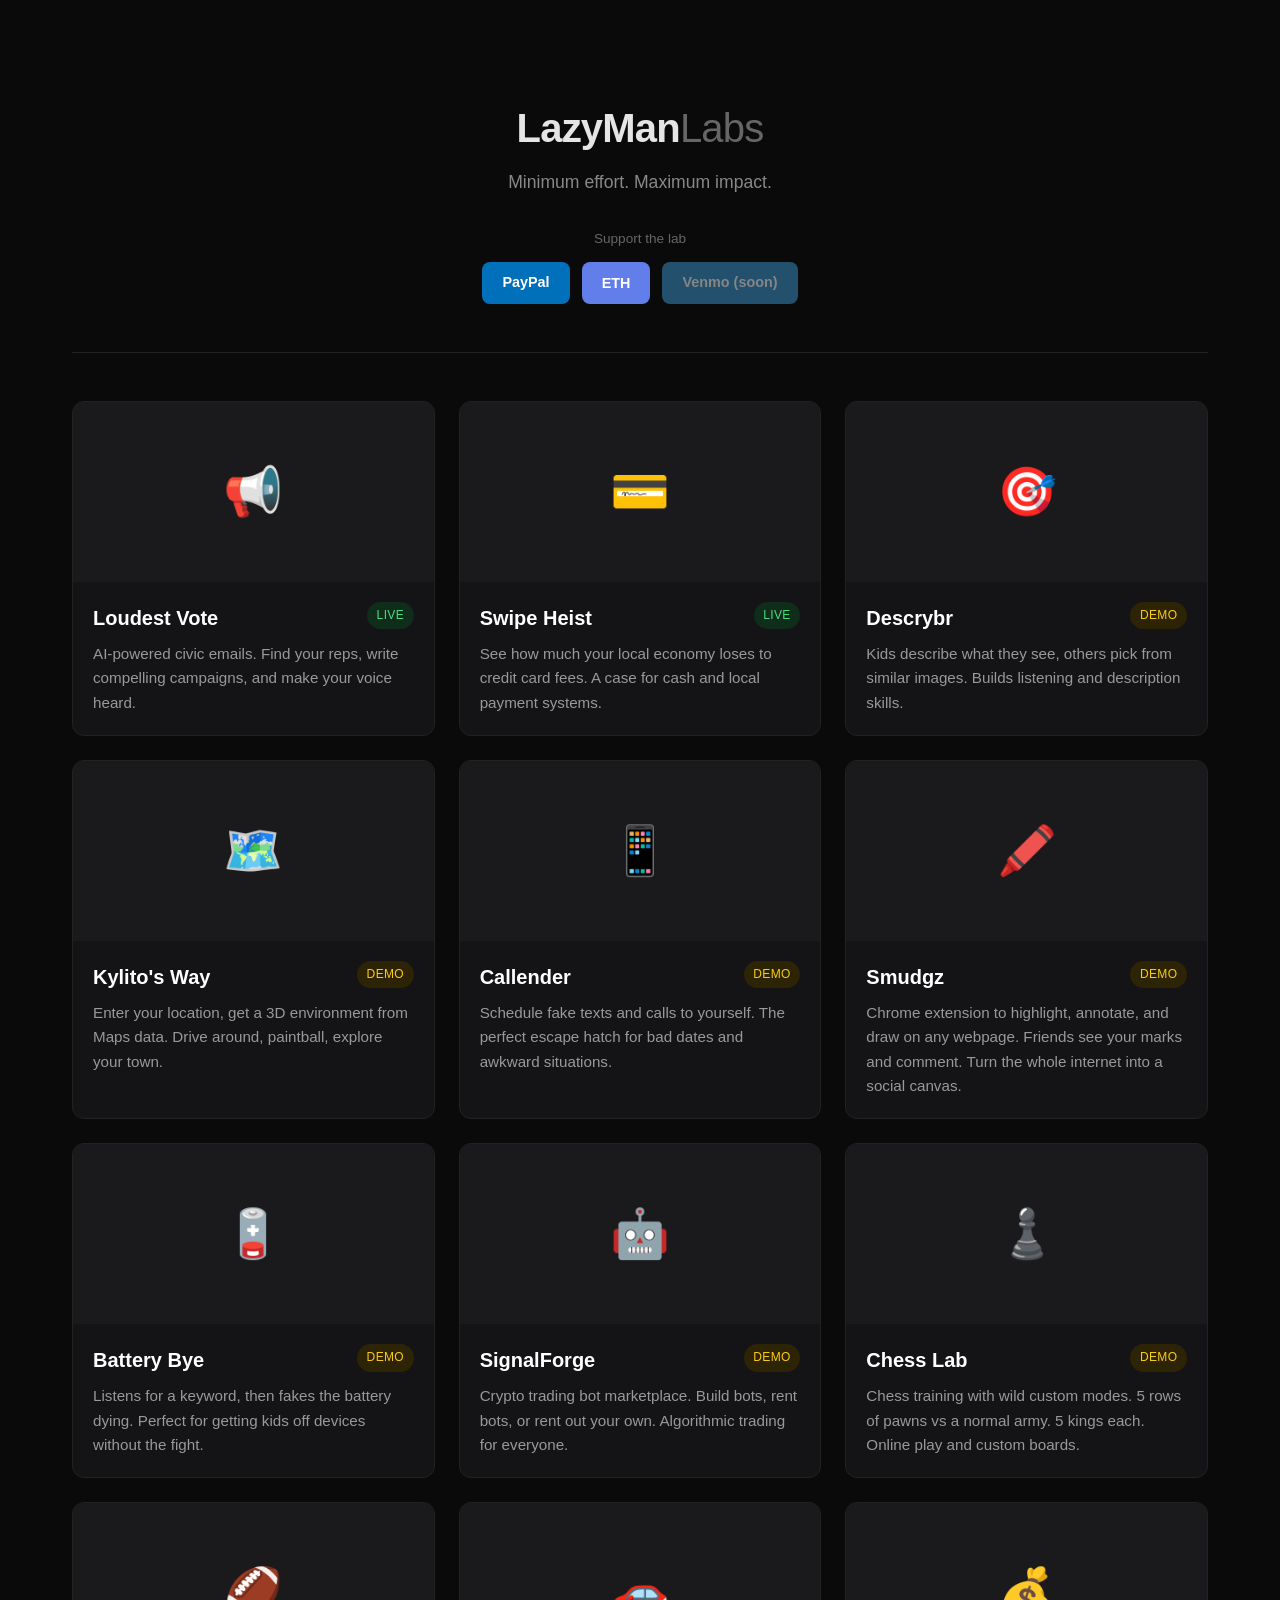
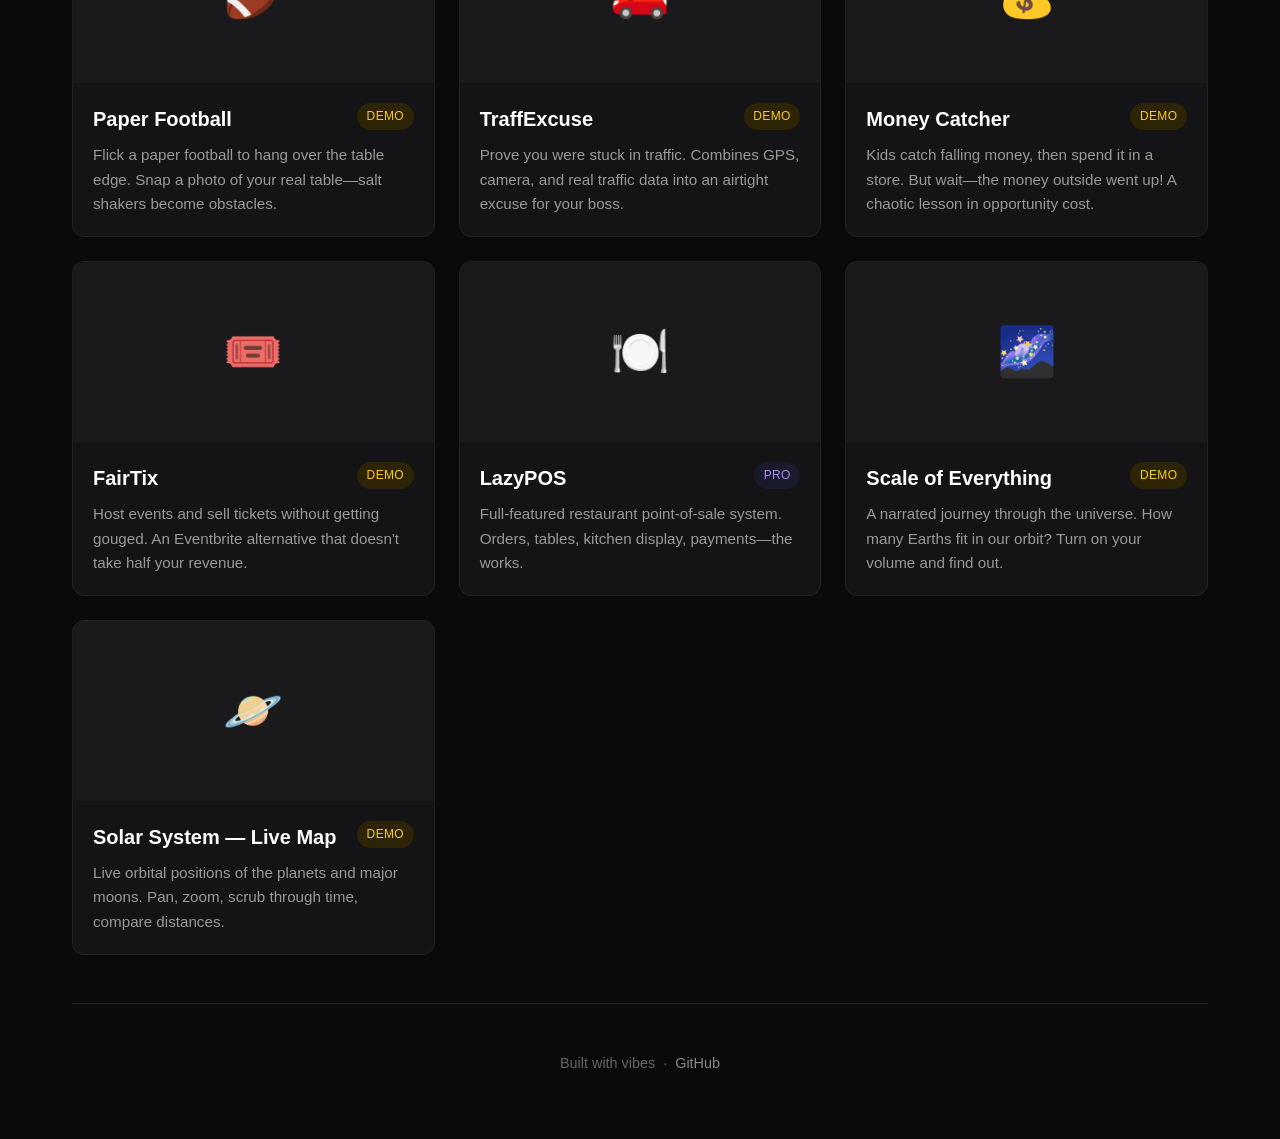
==== commit c69819f1: "Internet Overlay card is now Smudgz, linking to smudgz.com Co-Authored-By: Claude Fable 5.1 <noreply" ====
--- a/index.html
+++ b/index.html
@@ -296,7 +296,7 @@
           <button onclick="copyEth()" class="donate-btn eth">ETH</button>
           <span class="donate-btn venmo">Venmo (soon)</span>
         </div>
-        <p id="ethAddress" class="eth-address">0xA9dDf7941DB057c77D6F1A8D7f7865Da84779EAf</p>
+        <p id="ethAddress" class="eth-address">0x41693DF6D0D2ba13Bb26aa320AC20D8aee963618</p>
       </div>
     </header>
     <div id="toast" class="copied-toast">ETH address copied!</div>
@@ -362,12 +362,12 @@
         </div>
       </article>
 
-      <!-- Internet Overlay -->
+      <!-- Smudgz -->
       <article class="card">
         <div class="card-image">🖍️</div>
         <div class="card-body">
           <div class="card-header">
-            <h2 class="card-title"><a href="#">Internet Overlay</a></h2>
+            <h2 class="card-title"><a href="https://smudgz.com" target="_blank">Smudgz</a></h2>
             <span class="status demo">Demo</span>
           </div>
           <p class="card-description">Chrome extension to highlight, annotate, and draw on any webpage. Friends see your marks and comment. Turn the whole internet into a social canvas.</p>
@@ -500,7 +500,7 @@
   </div>
 <script>
     function copyEth() {
-      const addr = '0xA9dDf7941DB057c77D6F1A8D7f7865Da84779EAf';
+      const addr = '0x41693DF6D0D2ba13Bb26aa320AC20D8aee963618';
       navigator.clipboard.writeText(addr);
       document.getElementById('ethAddress').classList.add('show');
       const toast = document.getElementById('toast');
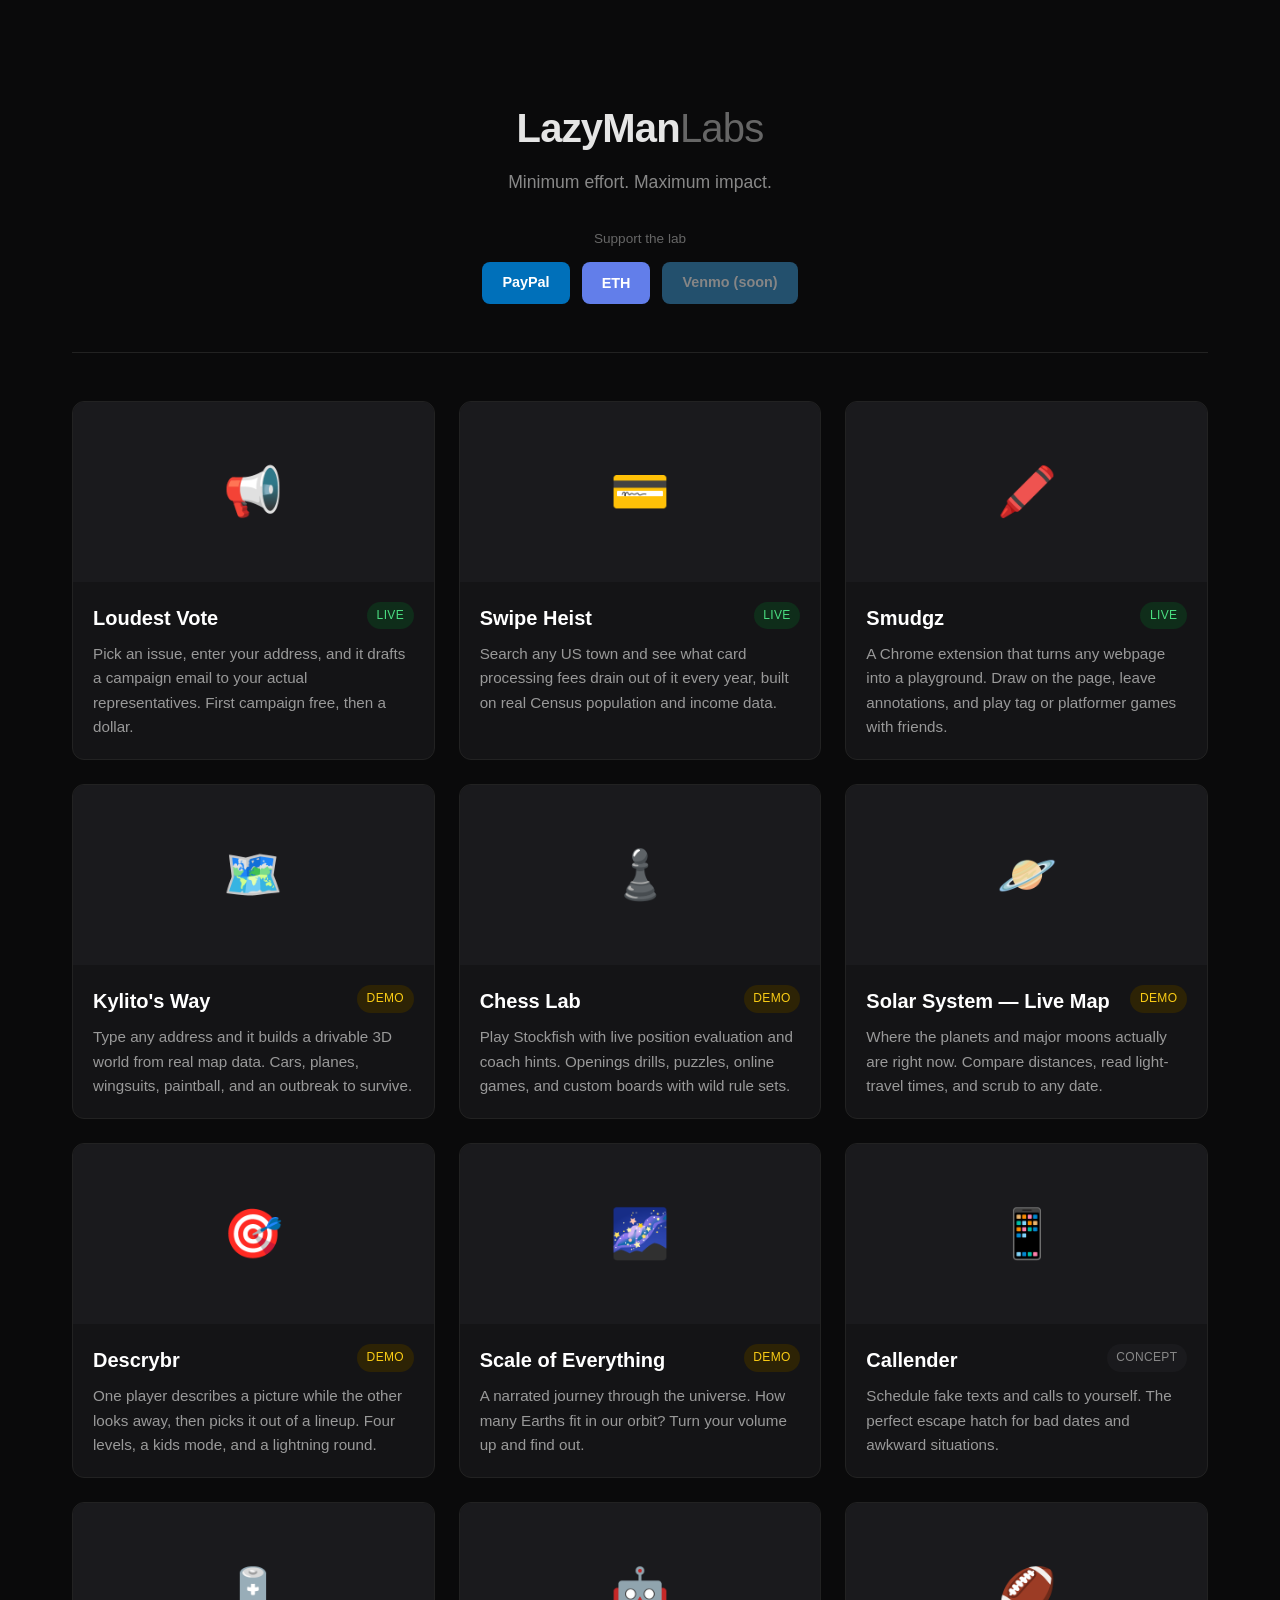
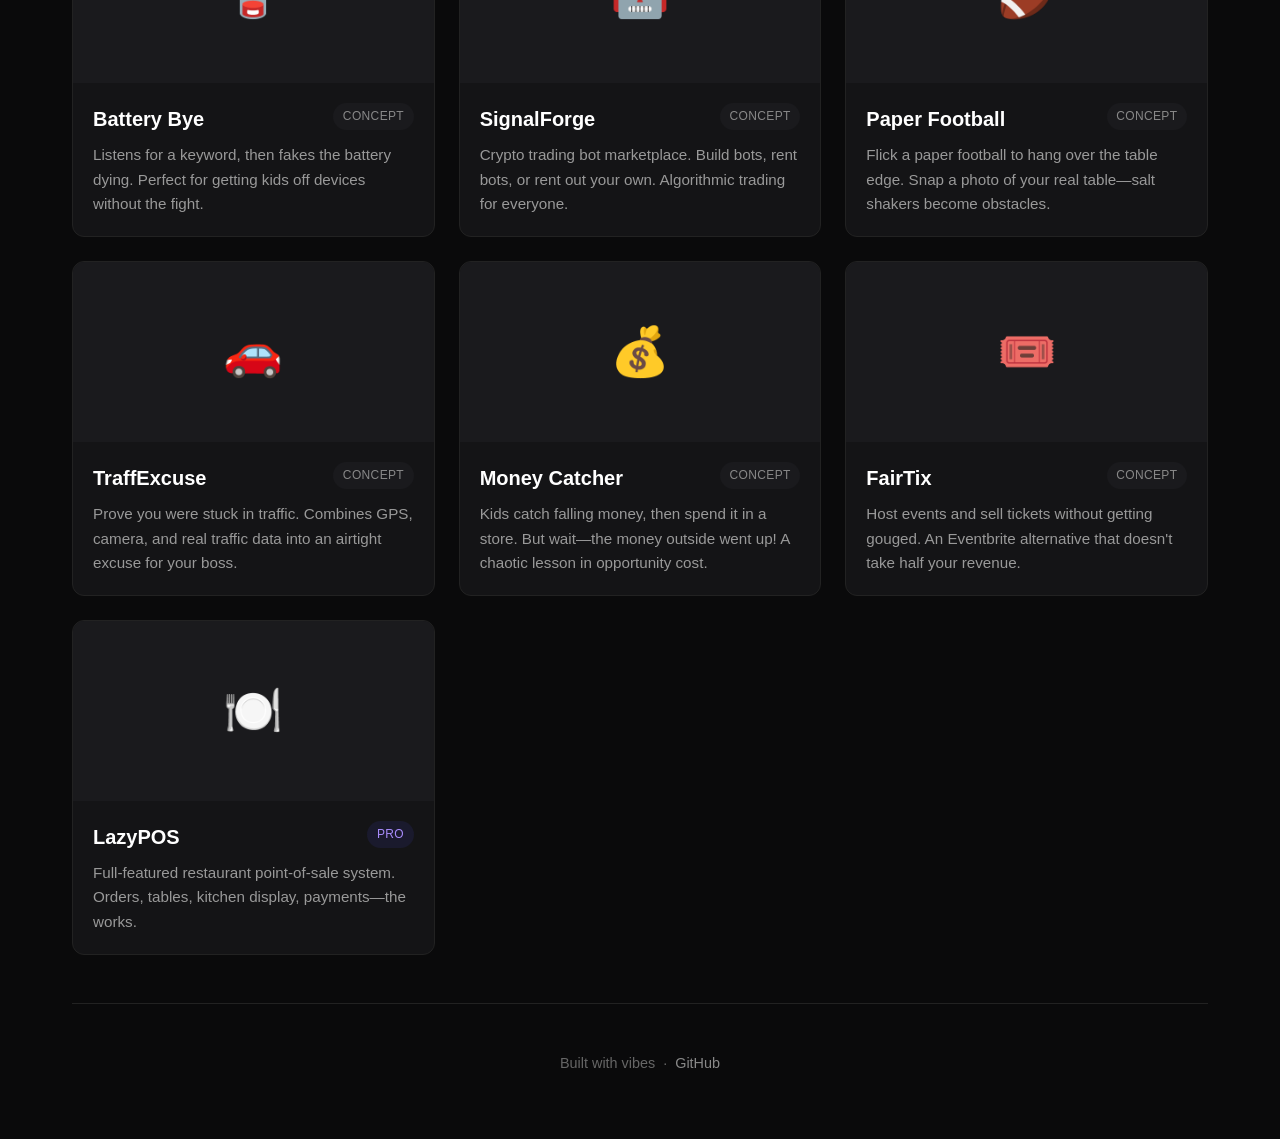
==== commit 95eb3994: "Working projects first, with blurbs written from the live sites Visited all eight linked projects an" ====
--- a/index.html
+++ b/index.html
@@ -302,7 +302,8 @@
     <div id="toast" class="copied-toast">ETH address copied!</div>
 
     <main class="projects">
-      <!-- Loudest Voter -->
+
+      <!-- Loudest Vote -->
       <article class="card">
         <div class="card-image">📢</div>
         <div class="card-body">
@@ -310,7 +311,7 @@
             <h2 class="card-title"><a href="https://loudestvote.com" target="_blank">Loudest Vote</a></h2>
             <span class="status live">Live</span>
           </div>
-          <p class="card-description">AI-powered civic emails. Find your reps, write compelling campaigns, and make your voice heard.</p>
+          <p class="card-description">Pick an issue, enter your address, and it drafts a campaign email to your actual representatives. First campaign free, then a dollar.</p>
         </div>
       </article>
 
@@ -322,11 +323,59 @@
             <h2 class="card-title"><a href="https://swipeheist.com" target="_blank">Swipe Heist</a></h2>
             <span class="status live">Live</span>
           </div>
-          <p class="card-description">See how much your local economy loses to credit card fees. A case for cash and local payment systems.</p>
-        </div>
-      </article>
-
-      <!-- Game Describer -->
+          <p class="card-description">Search any US town and see what card processing fees drain out of it every year, built on real Census population and income data.</p>
+        </div>
+      </article>
+
+      <!-- Smudgz -->
+      <article class="card">
+        <div class="card-image">🖍️</div>
+        <div class="card-body">
+          <div class="card-header">
+            <h2 class="card-title"><a href="https://smudgz.com" target="_blank">Smudgz</a></h2>
+            <span class="status live">Live</span>
+          </div>
+          <p class="card-description">A Chrome extension that turns any webpage into a playground. Draw on the page, leave annotations, and play tag or platformer games with friends.</p>
+        </div>
+      </article>
+
+      <!-- Kylito's Way -->
+      <article class="card">
+        <div class="card-image">🗺️</div>
+        <div class="card-body">
+          <div class="card-header">
+            <h2 class="card-title"><a href="/kylitos-way/" target="_blank">Kylito's Way</a></h2>
+            <span class="status demo">Demo</span>
+          </div>
+          <p class="card-description">Type any address and it builds a drivable 3D world from real map data. Cars, planes, wingsuits, paintball, and an outbreak to survive.</p>
+        </div>
+      </article>
+
+      <!-- Chess Lab -->
+      <article class="card">
+        <div class="card-image">♟️</div>
+        <div class="card-body">
+          <div class="card-header">
+            <h2 class="card-title"><a href="https://chess-game-dad7c.web.app" target="_blank">Chess Lab</a></h2>
+            <span class="status demo">Demo</span>
+          </div>
+          <p class="card-description">Play Stockfish with live position evaluation and coach hints. Openings drills, puzzles, online games, and custom boards with wild rule sets.</p>
+        </div>
+      </article>
+
+      <!-- Solar System -->
+      <article class="card">
+        <div class="card-image">🪐</div>
+        <div class="card-body">
+          <div class="card-header">
+            <h2 class="card-title"><a href="/solar-system/" target="_blank">Solar System — Live Map</a></h2>
+            <span class="status demo">Demo</span>
+          </div>
+          <p class="card-description">Where the planets and major moons actually are right now. Compare distances, read light-travel times, and scrub to any date.</p>
+        </div>
+      </article>
+
+      <!-- Descrybr -->
       <article class="card">
         <div class="card-image">🎯</div>
         <div class="card-body">
@@ -334,19 +383,19 @@
             <h2 class="card-title"><a href="https://cozy-lollipop-f24586.netlify.app" target="_blank">Descrybr</a></h2>
             <span class="status demo">Demo</span>
           </div>
-          <p class="card-description">Kids describe what they see, others pick from similar images. Builds listening and description skills.</p>
-        </div>
-      </article>
-
-      <!-- Kylito's Way -->
-      <article class="card">
-        <div class="card-image">🗺️</div>
-        <div class="card-body">
-          <div class="card-header">
-            <h2 class="card-title"><a href="/kylitos-way/" target="_blank">Kylito's Way</a></h2>
+          <p class="card-description">One player describes a picture while the other looks away, then picks it out of a lineup. Four levels, a kids mode, and a lightning round.</p>
+        </div>
+      </article>
+
+      <!-- Scale of Everything -->
+      <article class="card">
+        <div class="card-image">🌌</div>
+        <div class="card-body">
+          <div class="card-header">
+            <h2 class="card-title"><a href="scale-of-everything.html" target="_blank">Scale of Everything</a></h2>
             <span class="status demo">Demo</span>
           </div>
-          <p class="card-description">Enter your location, get a 3D environment from Maps data. Drive around, paintball, explore your town.</p>
+          <p class="card-description">A narrated journey through the universe. How many Earths fit in our orbit? Turn your volume up and find out.</p>
         </div>
       </article>
 
@@ -356,31 +405,19 @@
         <div class="card-body">
           <div class="card-header">
             <h2 class="card-title"><a href="#">Callender</a></h2>
-            <span class="status demo">Demo</span>
+            <span class="status concept">Concept</span>
           </div>
           <p class="card-description">Schedule fake texts and calls to yourself. The perfect escape hatch for bad dates and awkward situations.</p>
         </div>
       </article>
 
-      <!-- Smudgz -->
-      <article class="card">
-        <div class="card-image">🖍️</div>
-        <div class="card-body">
-          <div class="card-header">
-            <h2 class="card-title"><a href="https://smudgz.com" target="_blank">Smudgz</a></h2>
-            <span class="status demo">Demo</span>
-          </div>
-          <p class="card-description">Chrome extension to highlight, annotate, and draw on any webpage. Friends see your marks and comment. Turn the whole internet into a social canvas.</p>
-        </div>
-      </article>
-
       <!-- Battery Bye -->
       <article class="card">
         <div class="card-image">🪫</div>
         <div class="card-body">
           <div class="card-header">
             <h2 class="card-title"><a href="#">Battery Bye</a></h2>
-            <span class="status demo">Demo</span>
+            <span class="status concept">Concept</span>
           </div>
           <p class="card-description">Listens for a keyword, then fakes the battery dying. Perfect for getting kids off devices without the fight.</p>
         </div>
@@ -392,31 +429,19 @@
         <div class="card-body">
           <div class="card-header">
             <h2 class="card-title"><a href="#">SignalForge</a></h2>
-            <span class="status demo">Demo</span>
+            <span class="status concept">Concept</span>
           </div>
           <p class="card-description">Crypto trading bot marketplace. Build bots, rent bots, or rent out your own. Algorithmic trading for everyone.</p>
         </div>
       </article>
 
-      <!-- Chess Lab -->
-      <article class="card">
-        <div class="card-image">♟️</div>
-        <div class="card-body">
-          <div class="card-header">
-            <h2 class="card-title"><a href="https://chess-game-dad7c.web.app" target="_blank">Chess Lab</a></h2>
-            <span class="status demo">Demo</span>
-          </div>
-          <p class="card-description">Chess training with wild custom modes. 5 rows of pawns vs a normal army. 5 kings each. Online play and custom boards.</p>
-        </div>
-      </article>
-
       <!-- Paper Football -->
       <article class="card">
         <div class="card-image">🏈</div>
         <div class="card-body">
           <div class="card-header">
             <h2 class="card-title"><a href="#">Paper Football</a></h2>
-            <span class="status demo">Demo</span>
+            <span class="status concept">Concept</span>
           </div>
           <p class="card-description">Flick a paper football to hang over the table edge. Snap a photo of your real table—salt shakers become obstacles.</p>
         </div>
@@ -428,7 +453,7 @@
         <div class="card-body">
           <div class="card-header">
             <h2 class="card-title"><a href="#">TraffExcuse</a></h2>
-            <span class="status demo">Demo</span>
+            <span class="status concept">Concept</span>
           </div>
           <p class="card-description">Prove you were stuck in traffic. Combines GPS, camera, and real traffic data into an airtight excuse for your boss.</p>
         </div>
@@ -440,7 +465,7 @@
         <div class="card-body">
           <div class="card-header">
             <h2 class="card-title"><a href="#">Money Catcher</a></h2>
-            <span class="status demo">Demo</span>
+            <span class="status concept">Concept</span>
           </div>
           <p class="card-description">Kids catch falling money, then spend it in a store. But wait—the money outside went up! A chaotic lesson in opportunity cost.</p>
         </div>
@@ -452,7 +477,7 @@
         <div class="card-body">
           <div class="card-header">
             <h2 class="card-title"><a href="#">FairTix</a></h2>
-            <span class="status demo">Demo</span>
+            <span class="status concept">Concept</span>
           </div>
           <p class="card-description">Host events and sell tickets without getting gouged. An Eventbrite alternative that doesn't take half your revenue.</p>
         </div>
@@ -467,29 +492,6 @@
             <span class="status pro">Pro</span>
           </div>
           <p class="card-description">Full-featured restaurant point-of-sale system. Orders, tables, kitchen display, payments—the works.</p>
-        </div>
-      </article>
-
-      <!-- Scale of Everything -->
-      <article class="card">
-        <div class="card-image">🌌</div>
-        <div class="card-body">
-          <div class="card-header">
-            <h2 class="card-title"><a href="scale-of-everything.html" target="_blank">Scale of Everything</a></h2>
-            <span class="status demo">Demo</span>
-          </div>
-          <p class="card-description">A narrated journey through the universe. How many Earths fit in our orbit? Turn on your volume and find out.</p>
-        </div>
-      </article>
-      <!-- Solar System -->
-      <article class="card">
-        <div class="card-image">🪐</div>
-        <div class="card-body">
-          <div class="card-header">
-            <h2 class="card-title"><a href="/solar-system/" target="_blank">Solar System — Live Map</a></h2>
-            <span class="status demo">Demo</span>
-          </div>
-          <p class="card-description">Live orbital positions of the planets and major moons. Pan, zoom, scrub through time, compare distances.</p>
         </div>
       </article>
     </main>
